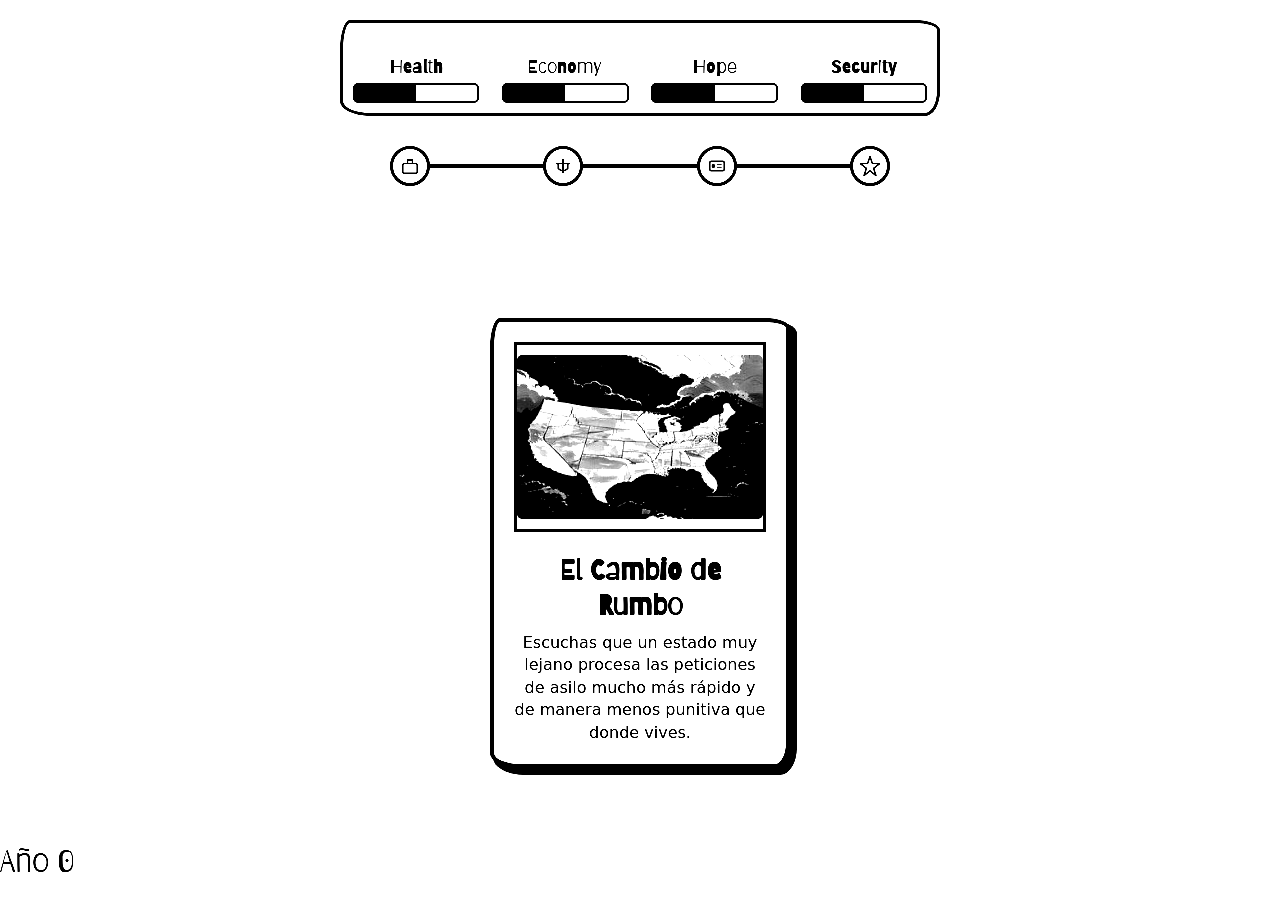
==== game.html @ af94da98 "feat: re-apply survival years counter and full screen game over UI Co-authored-by: Aldoval1 <2008677" ====
<!DOCTYPE html>
<html lang="es">
<head>
    <meta charset="utf-8">
    <meta name="viewport" content="width=device-width, initial-scale=1.0">
    <title>Our Limbo - Juego</title>
    <link rel="preconnect" href="https://fonts.googleapis.com">
    <link rel="preconnect" href="https://fonts.gstatic.com" crossorigin>
    <link href="https://fonts.googleapis.com/css2?family=Barriecito&display=swap" rel="stylesheet">
    <link rel="stylesheet" href="style.css">
    <link rel="stylesheet" href="game.css">
</head>
<body>
    <!-- Background Clouds -->
    <div class="nubes-fondo" id="nubes-container"></div>

    <div class="game-container">
        <!-- Top Status Bars -->
        <div class="status-container">
            <div class="status-col">
                <div class="pred-indicator" id="pred-health">▲</div>
                <span class="status-label">Health</span>
                <div class="status-bar-bg"><div class="status-bar-fill" id="bar-health" style="width: 50%;"></div></div>
            </div>
            <div class="status-col">
                <div class="pred-indicator" id="pred-economy">▲</div>
                <span class="status-label">Economy</span>
                <div class="status-bar-bg"><div class="status-bar-fill" id="bar-economy" style="width: 50%;"></div></div>
            </div>
            <div class="status-col">
                <div class="pred-indicator" id="pred-hope">▲</div>
                <span class="status-label">Hope</span>
                <div class="status-bar-bg"><div class="status-bar-fill" id="bar-hope" style="width: 50%;"></div></div>
            </div>
            <div class="status-col">
                <div class="pred-indicator" id="pred-security">▲</div>
                <span class="status-label">Security</span>
                <div class="status-bar-bg"><div class="status-bar-fill" id="bar-security" style="width: 50%;"></div></div>
            </div>
        </div>

        <!-- Milestones -->
        <div class="milestones-container">
            <div class="milestone-icon" id="ms-work">
                <svg viewBox="0 0 100 100" style="width:24px;height:24px;"><rect x="20" y="40" width="60" height="40" rx="5" fill="none" stroke="currentColor" stroke-width="6"/><path d="M40 40 L40 25 L60 25 L60 40" fill="none" stroke="currentColor" stroke-width="6"/></svg>
            </div>
            <div class="milestone-line"></div>
            <div class="milestone-icon" id="ms-court">
                <svg viewBox="0 0 100 100" style="width:24px;height:24px;"><path d="M50 20 L50 80 M20 40 L80 40 M30 40 L30 60 Q50 80 70 60 L70 40" fill="none" stroke="currentColor" stroke-width="6"/></svg>
            </div>
            <div class="milestone-line"></div>
            <div class="milestone-icon" id="ms-greencard">
                <svg viewBox="0 0 100 100" style="width:24px;height:24px;"><rect x="20" y="30" width="60" height="40" rx="5" fill="none" stroke="currentColor" stroke-width="6"/><circle cx="35" cy="50" r="8" fill="currentColor"/><line x1="50" y1="45" x2="70" y2="45" stroke="currentColor" stroke-width="4"/><line x1="50" y1="55" x2="70" y2="55" stroke="currentColor" stroke-width="4"/></svg>
            </div>
            <div class="milestone-line"></div>
            <div class="milestone-icon" id="ms-citizen">
                <svg viewBox="0 0 100 100" style="width:24px;height:24px;"><path d="M50 10 L60 40 L90 40 L65 60 L75 90 L50 70 L25 90 L35 60 L10 40 L40 40 Z" fill="none" stroke="currentColor" stroke-width="6" stroke-linejoin="round"/></svg>
            </div>
        </div>

        <!-- Main Card Area -->
        <div class="card-area" id="card-area">
            <div class="floating-wrapper" id="card-wrapper">
                <div class="card" id="active-card">
                    <div class="card-image-container" id="card-image">
                        <!-- SVG Image will be injected here -->
                    </div>
                    <div class="card-text-container">
                        <h3 id="card-title">Cargando...</h3>
                        <p id="card-desc">Conectando al sistema...</p>
                    </div>
                </div>
            </div>
            <div class="swipe-indicator left" id="swipe-left">◀ Rechazar</div>
            <div class="swipe-indicator right" id="swipe-right">Aceptar ▶</div>
        </div>
    </div>


    <!-- Years Counter -->
    <div class="years-counter" id="years-counter">Año 0</div>

    <!-- Admin Console Overlay -->
    <div class="admin-overlay" id="admin-overlay" style="display: none;">
        <div class="admin-console">
            <div class="admin-header">Admin Console</div>
            <div class="admin-log" id="admin-log">
                <div>[SYSTEM] Ingrese contraseña:</div>
            </div>
            <input type="text" class="admin-input" id="admin-input" autocomplete="off" autofocus>
        </div>
    </div>


    <!-- Outcome Overlay -->
    <div class="modal-oculto" id="modal-resultado">
        <div class="modal-contenido">
            <h2 class="titulo-settings">Resultado</h2>
            <p id="resultado-texto" style="text-align:center; font-family: system-ui; font-size: 1.2rem; line-height: 1.4;"></p>
            <button class="selector-idioma btn-opcion" id="btn-continuar" style="margin-top: 20px;">Continuar</button>
        </div>
    </div>

    <!-- GameOver Overlay -->
    <div class="modal-oculto fullscreen-white" id="modal-gameover">
        <div class="gameover-content">
            <h2 class="titulo-settings" id="go-years">Sobreviviste 0 Años</h2>
            <p id="go-reason" style="text-align:center; font-family: system-ui; font-size: 1.5rem; margin-top: 10px;">Razón</p>
            <button class="selector-idioma btn-opcion" id="btn-restart" style="margin-top: 40px;">Intentar de Nuevo</button>
        </div>
    </div>

    <!-- Victory Overlay -->
    <div class="modal-oculto" id="modal-victory">
        <div class="modal-contenido">
            <h2 class="titulo-settings">¡Sobreviviste!</h2>
            <p style="text-align:center; font-family: system-ui;">Lograste superar el limbo legal.</p>
            <button class="selector-idioma btn-opcion" id="btn-victory-restart" style="margin-top: 20px;">Jugar de Nuevo</button>
        </div>
    </div>

    <!-- Audio -->
    <audio id="bg-music" src="Liminal Save Screen.mp3" loop autoplay></audio>
    <audio id="click-sound" src="freesound_community-menu-selection-1022.wav"></audio>

    <!-- Scripts -->
    <script src="game.js"></script>
</body>
</html>
---- style.css ----
/* --- Reset y configuraciones generales --- */
* {
    margin: 0;
    padding: 0;
    box-sizing: border-box;
}

body, html {
    width: 100vw;
    height: 100vh;
    background-color: #fff;
    overflow: hidden; /* Elimina las barras de desplazamiento (scroll) */
    position: relative;

    /* Estilo "Persépolis": Blanco y negro con alto contraste */
    filter: grayscale(100%) contrast(150%);
}

/* --- Fondo Animado (Ilusión de Caída) --- */
.nubes-fondo {
    position: absolute;
    top: 0;
    left: 0;
    width: 100%;
    height: 100%;
    overflow: hidden;
    /* Z-index 3 to be IN FRONT of the video which is z-index 2 */
    z-index: 3;
    pointer-events: none; /* Make sure clouds don't block clicks if needed later */
}

.nube {
    position: absolute;
    width: 300px;
    height: 160px; /* Based roughly on the aspect ratio of 677x369 */
    background-image: url('nubes.png');
    background-size: contain;
    background-repeat: no-repeat;
    background-position: center;
    /* Start at the bottom of the nubes-fondo container and animate to the top */
    top: 100%;
    animation: flotarNube linear forwards;
}

@keyframes flotarNube {
    from {
        top: 100%;
    }
    to {
        top: -200px; /* Moves completely out of the container */
    }
}

/* --- Animación y Posicionamiento del Personaje --- */
.personaje-contenedor {
    position: absolute;
    left: 50%; /* Centrado horizontal */
    transform: translateX(-50%);
    z-index: 2;

    /* La animación entra desde arriba hacia el centro */
    animation: entradaCaida 4s cubic-bezier(0.25, 1, 0.5, 1) forwards;
}

.personaje-balanceo {
    /* Balanceo constante */
    animation: balanceoContinuo 2s ease-in-out infinite alternate;
}

@keyframes balanceoContinuo {
    from {
        transform: rotate(-2deg);
    }
    to {
        transform: rotate(2deg);
    }
}

.personaje-video {
    /* Altura responsive para que no se salga de la pantalla en móviles */
    height: 45vh;
    max-height: 500px;
    width: auto;
    object-fit: contain;

    /* Usa el modo adecuado si el video tiene fondo sólido
       mix-blend-mode: screen; para fondo negro
       mix-blend-mode: multiply; para fondo blanco */
    mix-blend-mode: multiply;
}

@keyframes entradaCaida {
    0% {
        top: -50%; /* Comienza fuera de la pantalla, arriba */
    }
    100% {
        top: 50%; /* Se detiene exactamente a la mitad */
        transform: translate(-50%, -50%); /* Ajusta el centro del elemento consigo mismo */
    }
}

/* --- Título del Juego --- */
.titulo-juego {
    position: absolute;
    top: 24%; /* Colocado en la parte superior, arriba del personaje */
    left: 50%;
    transform: translateX(-50%);
    z-index: 4; /* Delante de todo */

    font-family: 'Barriecito', system-ui; /* Fuente de estilo mecanografía/novela gráfica */
    font-size: 5rem;
    font-weight: 900;
    color: #000;
    text-align: center;
    letter-spacing: 5px;

    /* Efecto de aparecer poco a poco (Fade-in) */
    opacity: 0;
    /* La animación dura 3s, pero espera 4s (el tiempo que tarda en caer el personaje) antes de empezar */
    animation: aparecerTitulo 3s ease-in-out 2s forwards;
}

/* Responsivo para el título */
@media (max-width: 768px) {
    .titulo-juego {
        font-size: 3rem;
        top: 18%;
    }
}

@keyframes aparecerTitulo {
    from {
        opacity: 0;
    }
    to {
        opacity: 1;
    }
}

/* --- Botones de la Interfaz --- */
.botones-contenedor {
    position: absolute;
    bottom: 15%; /* Colocado en la parte inferior, debajo del personaje */
    left: 50%;
    transform: translateX(-50%);
    z-index: 4; /* Delante de las nubes y el video */

    display: flex;
    gap: 30px; /* Separación entre botones */
    justify-content: center;
    align-items: center;

    /* Efecto de aparecer poco a poco (Fade-in) igual que el título */
    opacity: 0;
    /* La animación dura 3s, espera 2s (el mismo timing que el título) antes de empezar */
    animation: aparecerTitulo 3s ease-in-out 2s forwards;
}

.boton-juego {
    width: 180px; /* Tamaño base, ajusta según sea necesario */
    height: auto;
    cursor: pointer;
    transition: transform 0.2s ease;
}

/* Efecto hover en los botones */
.boton-juego:hover {
    transform: scale(1.1);
}

/* Responsivo para los botones */
@media (max-width: 768px) {
    .botones-contenedor {
        bottom: 10%;
        gap: 20px;
    }
    .boton-juego {
        width: 130px;
    }
}

/* --- Blur Effect for Background --- */
.blur-background {
    filter: blur(8px);
    transition: filter 0.3s ease;
    pointer-events: none; /* Previene clicks en el fondo cuando hay blur */
}

/* --- Settings Modal --- */
.modal-oculto {
    position: fixed;
    top: 0;
    left: 0;
    width: 100vw;
    height: 100vh;
    z-index: 10; /* Por encima de todo */
    display: flex;
    justify-content: center;
    align-items: center;

    /* Para el efecto fade-in suave */
    opacity: 0;
    visibility: hidden;
    transition: opacity 0.5s ease, visibility 0.5s ease;
}

.modal-oculto.mostrar {
    opacity: 1;
    visibility: visible;
}

.modal-contenido {
    background-color: white;
    width: 400px;
    height: 500px;
    position: relative;
    display: flex;
    flex-direction: column;
    align-items: center;

    /* Hand-drawn stroke effect: usando bordes irregulares o sombra estilo dibujado */
    border: 4px solid black;
    border-radius: 10px 25px 15px 30px / 30px 10px 25px 15px; /* Bordes ligeramente deformes */
    box-shadow: 3px 3px 0px 2px rgba(0,0,0,0.8), -1px -1px 0px 1px rgba(0,0,0,0.6);

    transition: all 1s ease-in-out;
}

.titulo-settings {
    font-family: 'Barriecito', system-ui;
    font-size: 3rem;
    margin-top: 20px;
    letter-spacing: 2px;
}

.btn-cerrar {
    position: absolute;
    top: 15px;
    right: 15px;
    width: 40px;
    height: 40px;
    cursor: pointer;
    transition: transform 0.2s ease;
}

.btn-cerrar:hover {
    transform: scale(1.1);
}

@media (max-width: 768px) {
    .modal-contenido {
        width: 80%;
        height: 60%;
    }
}

/* Update the cancel button to look good if it's text, while still supporting the image if the user uploads it */
div#btn-cerrar-settings, div#btn-cerrar-tutorial {
    display: flex;
    justify-content: center;
    align-items: center;
    font-family: 'Barriecito', system-ui;
    font-size: 2rem;
    font-weight: bold;
    color: black;
    border: 3px solid black;
    border-radius: 50%;
    /* Hand drawn style */
    border-radius: 50% 40% 60% 45% / 45% 60% 40% 50%;
    background-color: white;
}

/* --- Controles de Settings --- */
.opciones-settings {
    display: flex;
    flex-direction: column;
    gap: 30px;
    width: 80%;
    margin-top: 40px;
}

.opcion-grupo {
    display: flex;
    flex-direction: column;
    gap: 10px;
}

.opcion-grupo label {
    font-family: 'Barriecito', system-ui;
    font-size: 1.5rem;
    font-weight: bold;
}

/* Selector dibujado a mano */
.selector-idioma {
    font-family: 'Barriecito', system-ui;
    font-size: 1.2rem;
    padding: 10px;
    border: 3px solid black;
    border-radius: 255px 15px 225px 15px/15px 225px 15px 255px; /* Hand-drawn look */
    background: transparent;
    cursor: pointer;
    outline: none;
    appearance: none; /* remove default arrow */
    text-align: center;
}

/* Slider (range) dibujado a mano */
input[type=range] {
    -webkit-appearance: none;
    width: 100%;
    background: transparent;
}

input[type=range]:focus {
    outline: none;
}

/* Track del slider */
input[type=range]::-webkit-slider-runnable-track {
    width: 100%;
    height: 8px;
    cursor: pointer;
    background: black;
    border-radius: 10px 25px 15px 30px / 30px 10px 25px 15px; /* Hand-drawn */
}

/* Thumb del slider (la bolita) */
input[type=range]::-webkit-slider-thumb {
    height: 24px;
    width: 24px;
    border-radius: 50% 40% 60% 45% / 45% 60% 40% 50%; /* Hand-drawn */
    background: white;
    border: 3px solid black;
    cursor: pointer;
    -webkit-appearance: none;
    margin-top: -8px; /* Centrar respecto al track */
}

/* --- Animaciones y clases para Play / Tutorial --- */
.fade-out {
    animation: none !important;
    opacity: 0 !important;
    transition: opacity 1s ease;
    pointer-events: none;
}


.zoom-camara {
    /* Mantiene el personaje centrado mientras hace zoom (scale) y se mueve a la derecha (translate X positivo),
       lo que da la ilusión de que la cámara se mueve a la izquierda. */
    animation: zoomYDesplazamiento 2s forwards ease-in-out;
}

.zoom-camara-reversa {
    animation: zoomYDesplazamientoReversa 2s forwards ease-in-out;
}

@keyframes zoomYDesplazamiento {
    0% {
        transform: translate(0, 0) scale(1);
        transform-origin: center center;
    }
    100% {
        transform: translate(15%, 15%) scale(3);
        transform-origin: center center;
    }
}

@keyframes zoomYDesplazamientoReversa {
    0% {
        transform: translate(15%, 15%) scale(3);
        transform-origin: center center;
    }
    100% {
        transform: translate(0, 0) scale(1);
        transform-origin: center center;
    }
}

.fade-in-ui {
    animation: fadeInAnim 1s ease forwards !important;
    pointer-events: auto !important;
}

@keyframes fadeInAnim {
    from { opacity: 0; }
    to { opacity: 1; }
}

.modal-izquierda .modal-contenido {
    transform: translateX(-25vw);
}

.modal-oculto.modal-expandido .modal-contenido {
    width: 70vw;
    height: 80vh;
    transform: translateX(0);
}

.empujado-izquierda {
    animation: videoEmpujado 1s ease-in-out forwards;
}

@keyframes videoEmpujado {
    0% {
        transform: translate(15%, 15%) scale(3);
        opacity: 1;
        transform-origin: center center;
    }
    100% {
        transform: translate(-50%, 15%) scale(3);
        opacity: 0;
        transform-origin: center center;
    }
}

.tutorial-navegacion {
    position: absolute;
    bottom: 20px;
    left: 50%;
    transform: translateX(-50%);
    display: flex;
    gap: 40px;
    opacity: 0;
    pointer-events: none;
    transition: opacity 0.5s ease 0.5s; /* Delay to let modal expand first */
}

.tutorial-navegacion.mostrar {
    opacity: 1;
    pointer-events: auto;
}

.boton-nav {
    width: 60px;
    height: 60px;
    cursor: pointer;
    transition: transform 0.2s ease;
    /* Hand drawn style text buttons instead of images since we don't have left/right.png */
    display: flex;
    justify-content: center;
    align-items: center;
    font-family: 'Barriecito', system-ui;
    font-size: 2rem;
    font-weight: bold;
    color: black;
    border: 3px solid black;
    border-radius: 50% 40% 60% 45% / 45% 60% 40% 50%;
    background-color: white;
}

.boton-nav:hover {
    transform: scale(1.1);
}

.ocultar-suave {
    opacity: 0;
    pointer-events: none;
    transition: opacity 0.3s ease;
}

.tutorial-paginas-contenedor {
    position: absolute;
    top: 50px; /* Debajo del boton cerrar */
    bottom: 100px; /* Encima de los botones de nav */
    left: 0;
    width: 100%;
    opacity: 0;
    pointer-events: none;
    transition: opacity 0.5s ease 0.5s; /* Mismo delay que los botones */
}

.tutorial-paginas-contenedor.mostrar {
    opacity: 1;
    pointer-events: auto;
}

.pagina-tutorial {
    position: absolute;
    top: 0;
    left: 0;
    width: 100%;
    height: 100%;
    display: flex;
    flex-direction: column;
    justify-content: flex-start;
    align-items: center;
    padding: 20px 40px;
    box-sizing: border-box;
    overflow-y: auto;
    opacity: 0;
    pointer-events: none;
    transition: opacity 0.5s ease-in-out;
}

.pagina-tutorial.activa {
    opacity: 1;
}

.tutorial-paginas-contenedor.mostrar .pagina-tutorial.activa {
    pointer-events: auto;
}

.tutorial-paginas-contenedor {
    z-index: 10;
}


.tutorial-titulo {
    font-family: 'Barriecito', system-ui;
    font-size: 2.5rem;
    text-align: center;
    margin-bottom: 20px;
    margin-top: 10px;
}

.tutorial-texto {
    font-family: system-ui, sans-serif;
    font-size: 1.2rem;
    text-align: left;
    margin-bottom: 15px;
    line-height: 1.5;
    width: 100%;
    max-width: 800px;
}



.btn-opcion {
    width: 100%;
    margin-bottom: 10px;
}

#titulo-tutorial {
    text-align: center;
}


/* --- Tutorial Animations --- */
.tutorial-visual {
    width: 100%;
    height: 120px;
    display: flex;
    justify-content: center;
    align-items: center;
    margin-bottom: 20px;
    position: relative;
    overflow: hidden;
}

/* Slide 1: Swiping Deck */
.visual-deck {
    position: relative;
    width: 80px;
    height: 110px;
}
.visual-card-back {
    position: absolute;
    width: 70px;
    height: 100px;
    border: 3px solid black;
    border-radius: 10px;
    background: white;
    z-index: 1;
}
/* Reusing swipe animations from Slide 2 for the top deck card */
.deck-top {
    position: absolute;
    bottom: 12px;
    left: 12px;
    z-index: 2;
}

/* Slide 2: Swiping Card */
.visual-swipe-card {
    width: 70px;
    height: 100px;
    border: 3px solid black;
    border-radius: 10px;
    background: white;
    display: flex;
    justify-content: center;
    align-items: center;
    font-family: 'Barriecito', system-ui;
    font-size: 2rem;
    box-shadow: 2px 2px 0 black;
    z-index: 2;
}
.pagina-tutorial.activa .visual-swipe-card {
    animation: swipeAnim 3s infinite ease-in-out;
}
.visual-swipe-arrow {
    position: absolute;
    font-size: 1.5rem;
    color: black;
    opacity: 0;
}
.visual-swipe-arrow.left { left: 30%; }
.visual-swipe-arrow.right { right: 30%; }
.pagina-tutorial.activa .visual-swipe-arrow.left { animation: arrowLeftAnim 3s infinite ease-in-out; }
.pagina-tutorial.activa .visual-swipe-arrow.right { animation: arrowRightAnim 3s infinite ease-in-out; }

@keyframes swipeAnim {
    0%, 100% { transform: translateX(0) rotate(0); }
    25% { transform: translateX(-40px) rotate(-10deg); }
    50% { transform: translateX(0) rotate(0); }
    75% { transform: translateX(40px) rotate(10deg); }
}
@keyframes arrowLeftAnim {
    0%, 15%, 35%, 100% { opacity: 0; transform: scale(0.5); }
    25% { opacity: 1; transform: scale(1.5); color: green; }
}
@keyframes arrowRightAnim {
    0%, 65%, 85%, 100% { opacity: 0; transform: scale(0.5); }
    75% { opacity: 1; transform: scale(1.5); color: red; }
}

/* Slide 2: Timeline */
.visual-timeline {
    position: relative;
    width: 250px;
    height: 40px;
    display: flex;
    align-items: center;
    transform: scale(1.5);
    margin-top: 20px;
    margin-bottom: 20px;
}
.visual-timeline-line {
    position: absolute;
    width: 0%;
    height: 8px; /* Thicker */
    background: black;
    border-radius: 4px;
    top: 50%;
    transform: translateY(-50%);
    z-index: 1;
}
.pagina-tutorial.activa .visual-timeline-line {
    animation: drawLineAnim 6s infinite linear;
}

@keyframes drawLineAnim {
    0%, 5% { width: 0%; }
    20%, 30% { width: 33%; }
    45%, 55% { width: 66%; }
    70%, 95% { width: 100%; }
    100% { width: 0%; }
}

.visual-timeline-point {
    position: absolute;
    width: 16px;
    height: 16px;
    border-radius: 50%;
    background: white;
    border: 3px solid black;
    top: 50%;
    transform: translateY(-50%) translateX(-50%);
    z-index: 2;
}
.visual-timeline-point.p1 { left: 0%; transform: translateY(-50%); } /* First point doesn't need translateX(-50%) to stay within bounds, but let's keep it uniform or adjust left/right */
.visual-timeline-point.p1 { left: 5px; }
.visual-timeline-point.p2 { left: 33%; }
.visual-timeline-point.p3 { left: 66%; }
.visual-timeline-point.p4 { left: calc(100% - 5px); }

/* Animate the points turning black */
.pagina-tutorial.activa .visual-timeline-point.p1 { animation: pointColorAnim1 6s infinite linear; }
.pagina-tutorial.activa .visual-timeline-point.p2 { animation: pointColorAnim2 6s infinite linear; }
.pagina-tutorial.activa .visual-timeline-point.p3 { animation: pointColorAnim3 6s infinite linear; }
.pagina-tutorial.activa .visual-timeline-point.p4 { animation: pointColorAnim4 6s infinite linear; }

@keyframes pointColorAnim1 {
    0%, 4% { background: white; }
    5%, 95% { background: black; }
    100% { background: white; }
}
@keyframes pointColorAnim2 {
    0%, 19% { background: white; }
    20%, 95% { background: black; }
    100% { background: white; }
}
@keyframes pointColorAnim3 {
    0%, 44% { background: white; }
    45%, 95% { background: black; }
    100% { background: white; }
}
@keyframes pointColorAnim4 {
    0%, 69% { background: white; }
    70%, 95% { background: black; }
    100% { background: white; }
}

.visual-timeline-check {
    position: absolute;
    top: 25px; /* Below the point */
    left: 50%;
    transform: translateX(-50%);
    width: 24px;
    height: 24px;
    border: 2px solid black;
    border-radius: 50%;
    display: flex;
    justify-content: center;
    align-items: center;
    background: white;
    font-family: 'Barriecito', system-ui;
    font-size: 1.2rem;
    color: black;
    opacity: 0;
}

.pagina-tutorial.activa .visual-timeline-point.p1 .visual-timeline-check { animation: checkPopAnim1 6s infinite linear; }
.pagina-tutorial.activa .visual-timeline-point.p2 .visual-timeline-check { animation: checkPopAnim2 6s infinite linear; }
.pagina-tutorial.activa .visual-timeline-point.p3 .visual-timeline-check { animation: checkPopAnim3 6s infinite linear; }
.pagina-tutorial.activa .visual-timeline-point.p4 .visual-timeline-check { animation: checkPopAnim4 6s infinite linear; }

@keyframes checkPopAnim1 {
    0%, 4% { opacity: 0; transform: translateX(-50%) scale(0.5); }
    10%, 95% { opacity: 1; transform: translateX(-50%) scale(1); }
    100% { opacity: 0; transform: translateX(-50%) scale(1); }
}

@keyframes checkPopAnim2 {
    0%, 19% { opacity: 0; transform: translateX(-50%) scale(0.5); }
    25%, 95% { opacity: 1; transform: translateX(-50%) scale(1); }
    100% { opacity: 0; transform: translateX(-50%) scale(1); }
}

@keyframes checkPopAnim3 {
    0%, 44% { opacity: 0; transform: translateX(-50%) scale(0.5); }
    50%, 95% { opacity: 1; transform: translateX(-50%) scale(1); }
    100% { opacity: 0; transform: translateX(-50%) scale(1); }
}

@keyframes checkPopAnim4 {
    0%, 69% { opacity: 0; transform: translateX(-50%) scale(0.5); }
    75%, 95% { opacity: 1; transform: translateX(-50%) scale(1); }
    100% { opacity: 0; transform: translateX(-50%) scale(1); }
}
/* Slide 3: Pillars */
.visual-pillars {
    gap: 15px;
    align-items: flex-end;
}
.visual-bar-container {
    width: 20px;
    height: 80px;
    border: 2px solid black;
    border-radius: 5px;
    position: relative;
    overflow: hidden;
}
.visual-bar {
    width: 100%;
    position: absolute;
    bottom: 0;
    background: black;
    border-radius: 0;
}
.pagina-tutorial.activa .visual-bar.bar1 { animation: barAnim1 2s infinite alternate ease-in-out; }
.pagina-tutorial.activa .visual-bar.bar2 { animation: barAnim2 2.5s infinite alternate ease-in-out; }
.pagina-tutorial.activa .visual-bar.bar3 { animation: barAnim3 1.8s infinite alternate ease-in-out; }
.pagina-tutorial.activa .visual-bar.bar4 { animation: barAnim4 2.2s infinite alternate ease-in-out; }

@keyframes barAnim1 { 0% { height: 20%; } 100% { height: 80%; background: green;} }
@keyframes barAnim2 { 0% { height: 90%; } 100% { height: 30%; background: red;} }
@keyframes barAnim3 { 0% { height: 40%; } 100% { height: 70%; background: black;} }
@keyframes barAnim4 { 0% { height: 60%; } 100% { height: 10%; background: red;} }

/* Slide 4: Clock */
.visual-clock {
    width: 60px;
    height: 60px;
    border: 4px solid black;
    border-radius: 50%;
    position: relative;
}
.visual-hand-min, .visual-hand-hour {
    position: absolute;
    bottom: 50%;
    left: 50%;
    background: black;
    transform-origin: bottom center;
    border-radius: 2px;
}
.visual-hand-min {
    width: 2px;
    height: 25px;
    margin-left: -1px;
}
.pagina-tutorial.activa .visual-hand-min {
    animation: clockMinAnim 2s infinite linear;
}
.visual-hand-hour {
    width: 4px;
    height: 15px;
    margin-left: -2px;
}
.pagina-tutorial.activa .visual-hand-hour {
    animation: clockHourAnim 24s infinite linear;
}

@keyframes clockMinAnim { 0% { transform: rotate(0deg); } 100% { transform: rotate(360deg); } }
@keyframes clockHourAnim { 0% { transform: rotate(0deg); } 100% { transform: rotate(360deg); } }
---- game.css ----
body {
    margin: 0;
    overflow: hidden;
    background-color: #fff;
    font-family: system-ui, sans-serif;
}

.game-container {
    position: relative;
    width: 100vw;
    height: 100vh;
    z-index: 5;
    display: flex;
    flex-direction: column;
    align-items: center;
}

/* Status Bars */
.status-container {
    width: 90%;
    max-width: 600px;
    display: flex;
    justify-content: space-between;
    margin-top: 20px;
    padding: 10px;
    background: white;
    border: 3px solid black;
    border-radius: 10px 25px 15px 30px / 30px 10px 25px 15px; /* Hand-drawn */
}

.status-col {
    display: flex;
    flex-direction: column;
    align-items: center;
    width: 22%;
}

.status-label {
    font-family: 'Barriecito', system-ui;
    font-size: 1.2rem;
    color: black;
}

.status-bar-bg {
    width: 100%;
    height: 20px;
    border: 2px solid black;
    background: white;
    margin-top: 5px;
    border-radius: 5px;
    overflow: hidden;
}

.status-bar-fill {
    height: 100%;
    background: black;
    transition: width 0.3s ease;
}

/* Milestones */
.milestones-container {
    width: 80%;
    max-width: 500px;
    display: flex;
    align-items: center;
    justify-content: space-between;
    margin-top: 30px;
}

.milestone-icon {
    width: 40px;
    height: 40px;
    border: 3px solid black;
    border-radius: 50%;
    background: white;
    display: flex;
    justify-content: center;
    align-items: center;
    font-size: 1.5rem;
    z-index: 2;
    transition: background-color 0.3s ease, color 0.3s ease;
}

.milestone-icon.achieved {
    background: black;
    color: white; /* Invert colors if text/emoji */
}

.milestone-line {
    flex-grow: 1;
    height: 4px;
    background: black;
    margin: 0 -5px;
    z-index: 1;
}

/* Card Area */
.card-area {
    position: relative;
    flex-grow: 1;
    width: 100%;
    display: flex;
    justify-content: center;
    align-items: center;
    overflow: hidden;
}

.card {
    width: 300px;
    height: 450px;
    background: white;
    border: 4px solid black;
    border-radius: 10px 25px 15px 30px / 30px 10px 25px 15px; /* Hand-drawn */
    box-shadow: 5px 5px 0px 2px rgba(0,0,0,0.8);
    display: flex;
    flex-direction: column;
    padding: 20px;
    box-sizing: border-box;
    cursor: grab;
    z-index: 10;
    transition: transform 0.1s, box-shadow 0.1s;
    user-select: none;
    touch-action: none;
}

.card:active {
    cursor: grabbing;
}

.card-image-container {
    width: 100%;
    height: 200px;
    border: 3px solid black;
    display: flex;
    justify-content: center;
    align-items: center;
    margin-bottom: 20px;
}

.card-image-container svg {
    max-width: 100%;
    max-height: 100%;
}

.card-text-container {
    text-align: center;
}

#card-title {
    font-family: 'Barriecito', system-ui;
    font-size: 1.8rem;
    margin: 0 0 10px 0;
}

#card-desc {
    font-size: 1rem;
    line-height: 1.4;
    margin: 0;
}

.swipe-indicator {
    position: absolute;
    top: 50%;
    transform: translateY(-50%);
    font-family: 'Barriecito', system-ui;
    font-size: 2rem;
    color: black;
    opacity: 0;
    pointer-events: none;
    transition: opacity 0.2s;
}

.swipe-indicator.left { left: 10%; }
.swipe-indicator.right { right: 10%; }

/* Admin Overlay */
.admin-overlay {
    position: fixed;
    top: 0;
    left: 0;
    width: 100vw;
    height: 200px;
    background: rgba(0,0,0,0.9);
    z-index: 100;
    color: #0f0;
    font-family: monospace;
    display: flex;
    flex-direction: column;
    padding: 10px;
    box-sizing: border-box;
}

.admin-header {
    border-bottom: 1px solid #0f0;
    padding-bottom: 5px;
    margin-bottom: 5px;
    font-weight: bold;
}

.admin-log {
    flex-grow: 1;
    overflow-y: auto;
    margin-bottom: 5px;
    display: flex;
    flex-direction: column;
    gap: 4px;
}

.admin-input {
    background: transparent;
    border: none;
    color: #0f0;
    font-family: monospace;
    font-size: 1rem;
    outline: none;
    width: 100%;
}


.pred-indicator {
    font-size: 1.5rem;
    font-weight: bold;
    height: 20px;
    opacity: 0;
    transition: opacity 0.2s;
    margin-bottom: 2px;
}

.card-image-container img {
    max-width: 100%;
    max-height: 100%;
    object-fit: cover;
    border-radius: 5px;
}

.floating-wrapper {
    animation: floatAnim 4s infinite ease-in-out;
}


@keyframes floatAnim {
    0%, 100% { transform: translateY(0); }
    50% { transform: translateY(-10px); }
}

/* Years Counter */
.years-counter {
    position: absolute;
    bottom: 20px;
    font-family: 'Barriecito', system-ui;
    font-size: 2rem;
    color: black;
    z-index: 10;
}

/* Fullscreen White Modal for Game Over */
.fullscreen-white {
    background-color: white !important;
}

.fullscreen-white .gameover-content {
    display: flex;
    flex-direction: column;
    align-items: center;
    justify-content: center;
    width: 100%;
    height: 100%;
    padding: 20px;
    box-sizing: border-box;
    /* Hand drawn borders removed, just clean white filling the screen */
}

.fullscreen-white h2 {
    font-size: 4rem;
    margin-bottom: 10px;
    text-align: center;
}
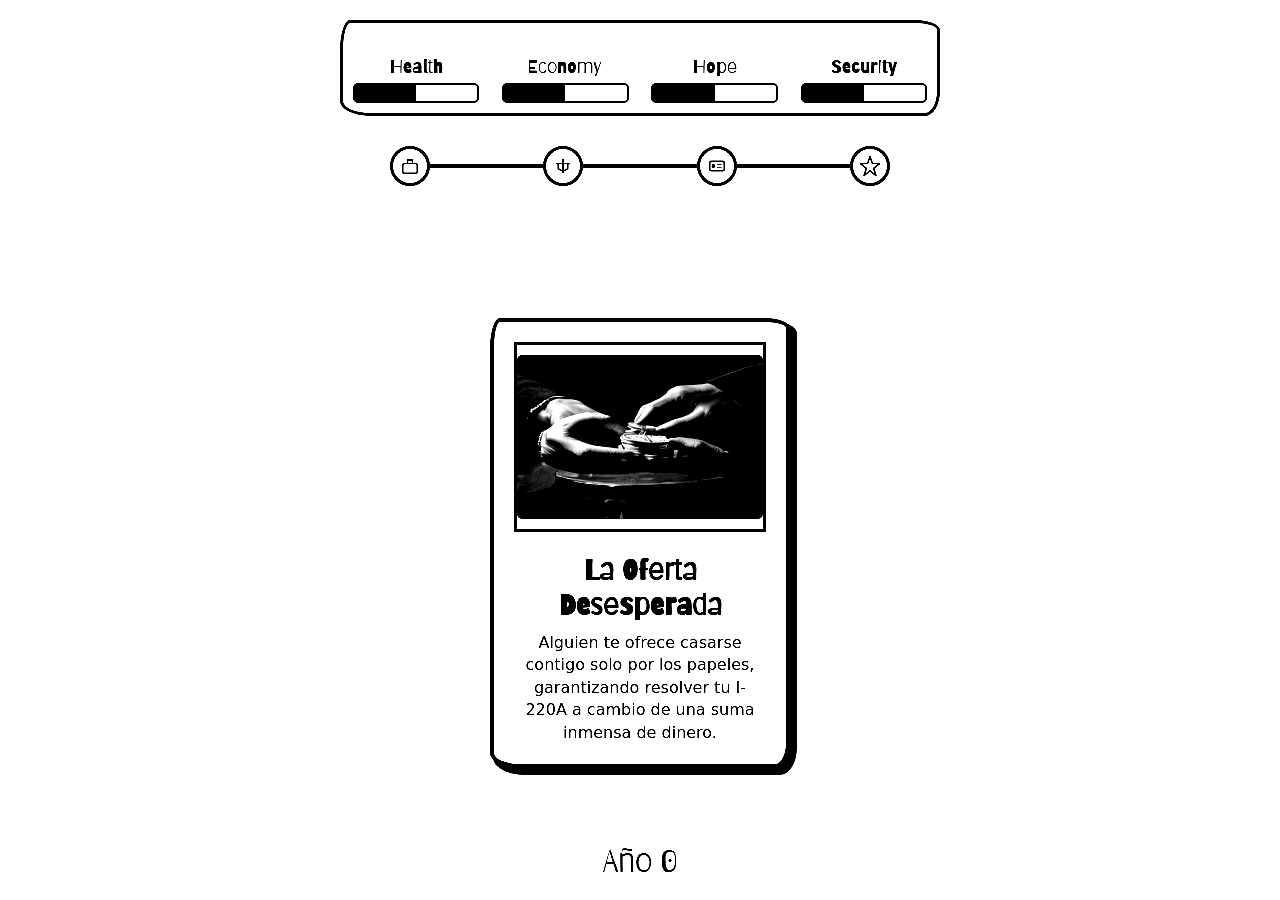
==== commit bcd129d2: "feat: translate outcome modal and refine game over ui animations Co-authored-by: Aldoval1 <200867709" ====
--- a/game.html
+++ b/game.html
@@ -95,7 +95,7 @@
     <!-- Outcome Overlay -->
     <div class="modal-oculto" id="modal-resultado">
         <div class="modal-contenido">
-            <h2 class="titulo-settings">Resultado</h2>
+            <h2 class="titulo-settings" id="resultado-titulo">Resultado</h2>
             <p id="resultado-texto" style="text-align:center; font-family: system-ui; font-size: 1.2rem; line-height: 1.4;"></p>
             <button class="selector-idioma btn-opcion" id="btn-continuar" style="margin-top: 20px;">Continuar</button>
         </div>
@@ -103,10 +103,11 @@
 
     <!-- GameOver Overlay -->
     <div class="modal-oculto fullscreen-white" id="modal-gameover">
-        <div class="gameover-content">
-            <h2 class="titulo-settings" id="go-years">Sobreviviste 0 Años</h2>
-            <p id="go-reason" style="text-align:center; font-family: system-ui; font-size: 1.5rem; margin-top: 10px;">Razón</p>
-            <button class="selector-idioma btn-opcion" id="btn-restart" style="margin-top: 40px;">Intentar de Nuevo</button>
+        <div class="gameover-content" style="justify-content: flex-end; padding-bottom: 20%;">
+            <div style="display: flex; gap: 40px; margin-top: 60px;">
+                <div class="btn-circular" id="btn-restart">↻</div>
+                <div class="btn-circular" id="btn-exit">X</div>
+            </div>
         </div>
     </div>
 
--- a/game.css
+++ b/game.css
@@ -247,10 +247,21 @@
 .years-counter {
     position: absolute;
     bottom: 20px;
+    left: 50%;
+    transform: translateX(-50%);
     font-family: 'Barriecito', system-ui;
     font-size: 2rem;
     color: black;
-    z-index: 10;
+    z-index: 20;
+    transition: all 1s ease-in-out;
+    text-align: center;
+    white-space: nowrap;
+}
+
+.years-counter.center-screen {
+    bottom: 50%;
+    transform: translate(-50%, 50%);
+    font-size: 3rem;
 }
 
 /* Fullscreen White Modal for Game Over */
@@ -275,3 +286,24 @@
     margin-bottom: 10px;
     text-align: center;
 }
+
+.btn-circular {
+    display: flex;
+    justify-content: center;
+    align-items: center;
+    width: 60px;
+    height: 60px;
+    font-family: 'Barriecito', system-ui;
+    font-size: 2.5rem;
+    font-weight: bold;
+    color: black;
+    border: 3px solid black;
+    border-radius: 50% 40% 60% 45% / 45% 60% 40% 50%; /* Hand drawn style */
+    background-color: white;
+    cursor: pointer;
+    transition: transform 0.2s ease;
+}
+
+.btn-circular:hover {
+    transform: scale(1.1);
+}
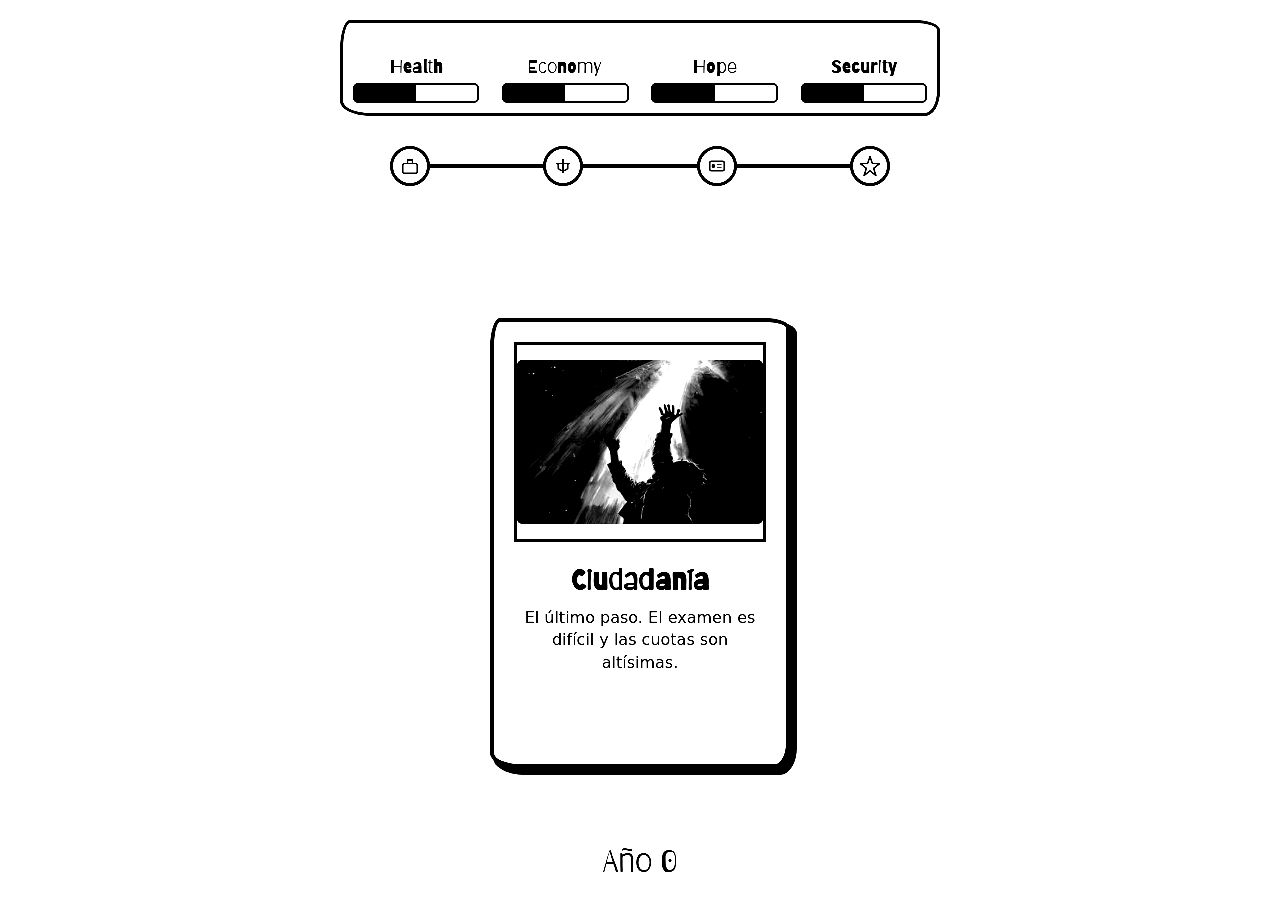
==== commit 56af0dbd: "feat: make game over screen buttons responsive for mobile devices Co-authored-by: Aldoval1 <20086770" ====
--- a/game.html
+++ b/game.html
@@ -103,8 +103,8 @@
 
     <!-- GameOver Overlay -->
     <div class="modal-oculto fullscreen-white" id="modal-gameover">
-        <div class="gameover-content" style="justify-content: flex-end; padding-bottom: 20%;">
-            <div style="display: flex; gap: 40px; margin-top: 60px;">
+        <div class="gameover-content gameover-layout">
+            <div class="gameover-buttons">
                 <div class="btn-circular" id="btn-restart">↻</div>
                 <div class="btn-circular" id="btn-exit">X</div>
             </div>
--- a/game.css
+++ b/game.css
@@ -307,3 +307,23 @@
 .btn-circular:hover {
     transform: scale(1.1);
 }
+
+.gameover-layout {
+    justify-content: flex-end;
+    padding-bottom: 20%;
+}
+
+.gameover-buttons {
+    display: flex;
+    gap: 40px;
+    margin-top: 60px;
+}
+
+@media (max-width: 768px) {
+    .gameover-layout {
+        padding-bottom: 5%;
+    }
+    .gameover-buttons {
+        margin-top: 80px;
+    }
+}
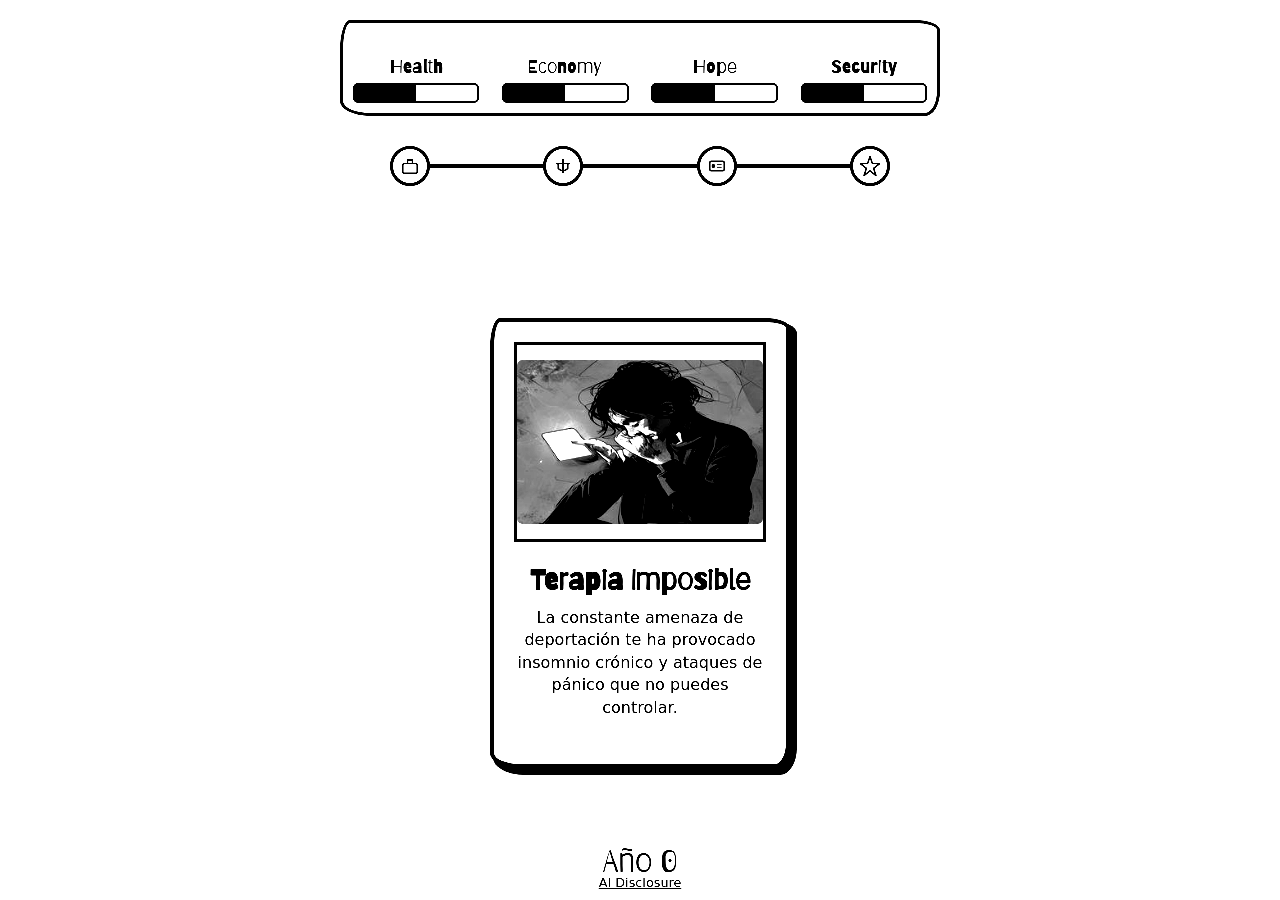
==== commit a4d9787c: "Reduce game difficulty and add AI Disclosure link Co-authored-by: Aldoval1 <200867709+Aldoval1@users" ====
--- a/game.html
+++ b/game.html
@@ -103,8 +103,8 @@
 
     <!-- GameOver Overlay -->
     <div class="modal-oculto fullscreen-white" id="modal-gameover">
-        <div class="gameover-content gameover-layout">
-            <div class="gameover-buttons">
+        <div class="gameover-content" style="justify-content: flex-end; padding-bottom: 20%;">
+            <div style="display: flex; gap: 40px; margin-top: 60px;">
                 <div class="btn-circular" id="btn-restart">↻</div>
                 <div class="btn-circular" id="btn-exit">X</div>
             </div>
@@ -126,5 +126,10 @@
 
     <!-- Scripts -->
     <script src="game.js"></script>
+
+<div style="position: absolute; bottom: 10px; width: 100%; text-align: center; font-family: system-ui; font-size: 0.8rem; z-index: 100;">
+    <a href="https://docs.google.com/document/d/1dg4HtPyEC_0yAq4SSrJXJCqM3YiqBHovSBuBVrouo4c/edit?usp=sharing" target="_blank" style="color: black; text-decoration: underline;">AI Disclosure</a>
+</div>
+
 </body>
 </html>
--- a/style.css
+++ b/style.css
@@ -805,3 +805,114 @@
 
 @keyframes clockMinAnim { 0% { transform: rotate(0deg); } 100% { transform: rotate(360deg); } }
 @keyframes clockHourAnim { 0% { transform: rotate(0deg); } 100% { transform: rotate(360deg); } }
+
+/* --- Footer Links --- */
+.footer-links {
+    position: absolute;
+    bottom: 20px;
+    left: 0;
+    width: 100%;
+    z-index: 10;
+    display: flex;
+    gap: 20px;
+    justify-content: center;
+    align-items: center;
+
+    opacity: 0;
+    animation: aparecerTitulo 3s ease-in-out 2s forwards;
+}
+
+.footer-links a {
+    font-family: system-ui, sans-serif;
+    color: #000;
+    text-decoration: underline;
+    font-size: 1rem;
+    font-weight: bold;
+    transition: transform 0.2s ease, opacity 0.2s ease;
+}
+
+.footer-links a:hover {
+    transform: scale(1.05);
+    opacity: 0.8;
+}
+
+@media (max-width: 768px) {
+    .footer-links {
+        bottom: 10px;
+        gap: 15px;
+        flex-wrap: wrap;
+    }
+    .footer-links a {
+        font-size: 0.85rem;
+    }
+}
+
+/* --- Bibliography Overlay --- */
+#contenedor-bibliography {
+    background: white;
+    z-index: 30; /* Above tutorial, below console */
+}
+
+#contenedor-bibliography a {
+    color: #000;
+    text-decoration: underline;
+    transition: opacity 0.2s ease;
+}
+
+#contenedor-bibliography a:hover {
+    opacity: 0.7;
+}
+
+#contenedor-bibliography .tutorial-texto li {
+    line-height: 1.6;
+}
+
+#contenedor-bibliography.mostrar {
+    display: flex !important;
+    opacity: 1;
+    pointer-events: auto;
+}
+#contenedor-bibliography {
+    display: none;
+    position: absolute;
+    top: 0; left: 0; width: 100%; height: 100%;
+    flex-direction: column;
+    align-items: center;
+    justify-content: center;
+}
+
+#contenedor-bibliography .tutorial-titulo {
+    position: absolute;
+    top: 20px;
+    left: 50%;
+    transform: translateX(-50%);
+    z-index: 10;
+}
+
+#contenedor-bibliography .boton-cerrar {
+    position: absolute;
+    top: 20px;
+    right: 20px;
+    width: 40px;
+    height: 40px;
+    cursor: pointer;
+    z-index: 10;
+}
+
+#contenedor-bibliography .tutorial-paginas-contenedor {
+    position: absolute;
+    top: 100px;
+    bottom: 20px;
+    left: 0;
+    width: 100%;
+    overflow-y: auto;
+    display: flex;
+    justify-content: center;
+}
+
+#contenedor-bibliography .pagina-tutorial {
+    position: relative;
+    width: 80%;
+    max-width: 800px;
+    height: auto;
+}
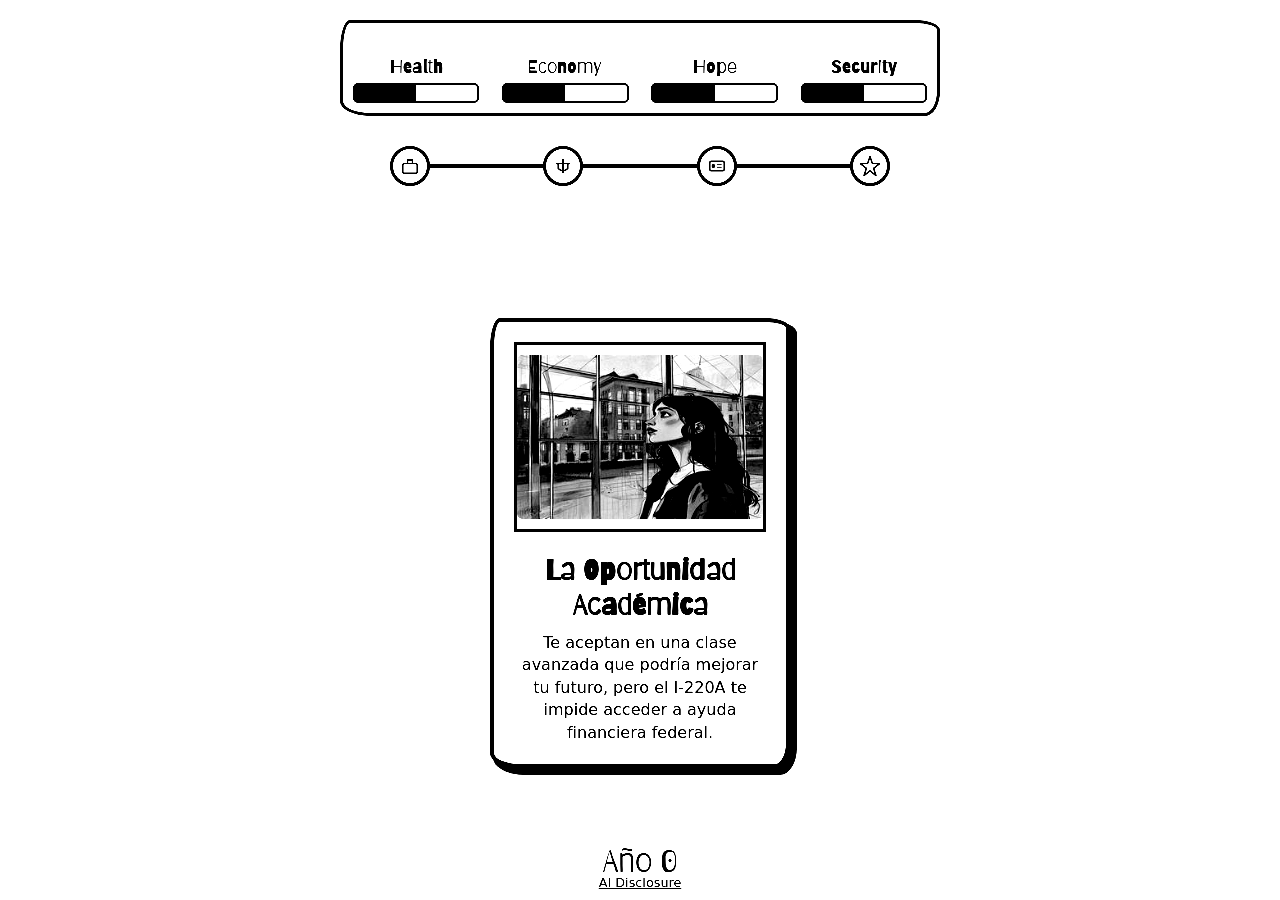
==== commit 2ded5f14: "Merge branch 'main' into reduce-card-penalties-841702137456369418" ====
--- a/game.html
+++ b/game.html
@@ -103,8 +103,8 @@
 
     <!-- GameOver Overlay -->
     <div class="modal-oculto fullscreen-white" id="modal-gameover">
-        <div class="gameover-content" style="justify-content: flex-end; padding-bottom: 20%;">
-            <div style="display: flex; gap: 40px; margin-top: 60px;">
+        <div class="gameover-content gameover-layout">
+            <div class="gameover-buttons">
                 <div class="btn-circular" id="btn-restart">↻</div>
                 <div class="btn-circular" id="btn-exit">X</div>
             </div>
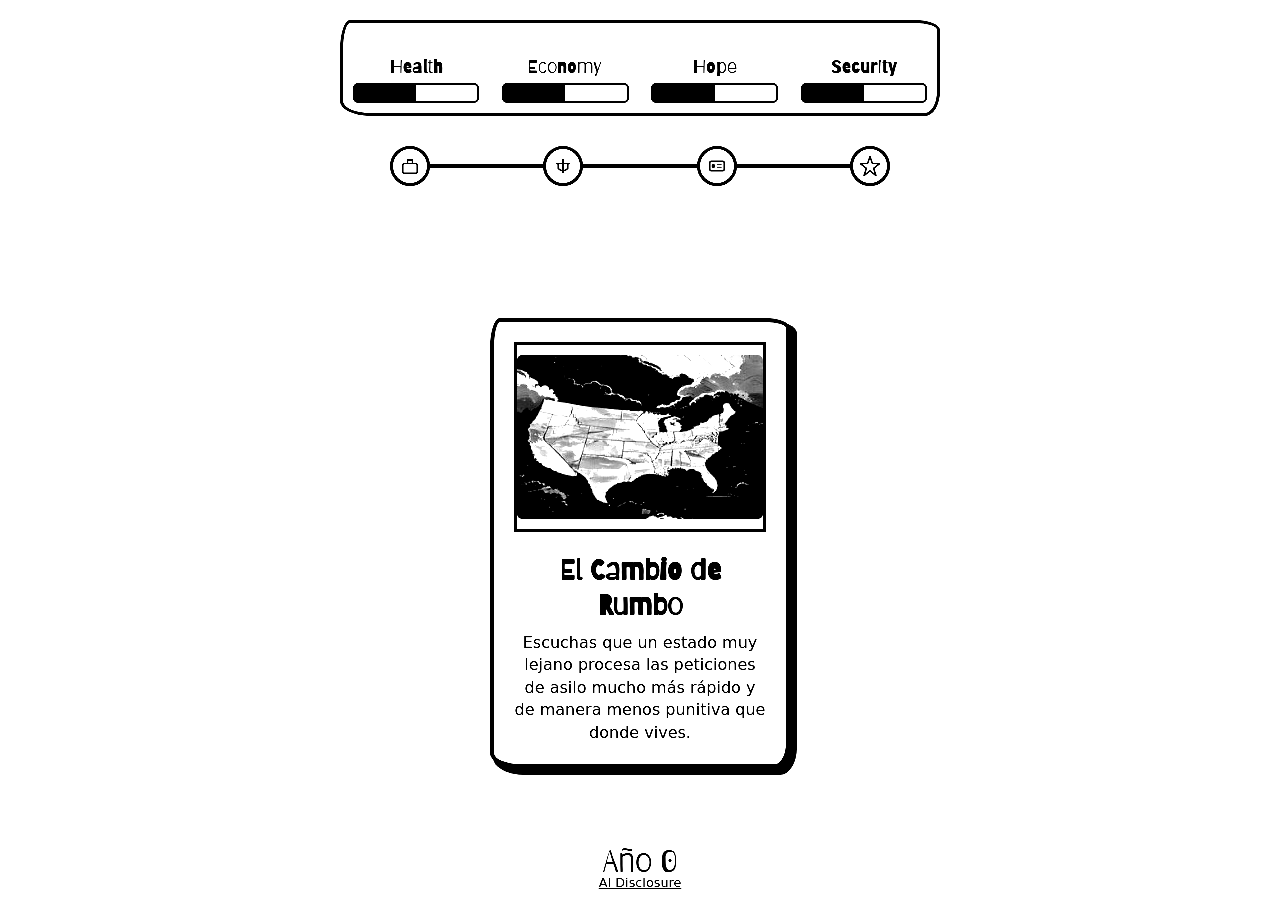
==== commit 1aa9ab2b: "Reduce game difficulty and correct settings menu links Co-authored-by: Aldoval1 <200867709+Aldoval1@" ====
--- a/game.html
+++ b/game.html
@@ -103,8 +103,8 @@
 
     <!-- GameOver Overlay -->
     <div class="modal-oculto fullscreen-white" id="modal-gameover">
-        <div class="gameover-content gameover-layout">
-            <div class="gameover-buttons">
+        <div class="gameover-content" style="justify-content: flex-end; padding-bottom: 20%;">
+            <div style="display: flex; gap: 40px; margin-top: 60px;">
                 <div class="btn-circular" id="btn-restart">↻</div>
                 <div class="btn-circular" id="btn-exit">X</div>
             </div>
--- a/style.css
+++ b/style.css
@@ -805,114 +805,3 @@
 
 @keyframes clockMinAnim { 0% { transform: rotate(0deg); } 100% { transform: rotate(360deg); } }
 @keyframes clockHourAnim { 0% { transform: rotate(0deg); } 100% { transform: rotate(360deg); } }
-
-/* --- Footer Links --- */
-.footer-links {
-    position: absolute;
-    bottom: 20px;
-    left: 0;
-    width: 100%;
-    z-index: 10;
-    display: flex;
-    gap: 20px;
-    justify-content: center;
-    align-items: center;
-
-    opacity: 0;
-    animation: aparecerTitulo 3s ease-in-out 2s forwards;
-}
-
-.footer-links a {
-    font-family: system-ui, sans-serif;
-    color: #000;
-    text-decoration: underline;
-    font-size: 1rem;
-    font-weight: bold;
-    transition: transform 0.2s ease, opacity 0.2s ease;
-}
-
-.footer-links a:hover {
-    transform: scale(1.05);
-    opacity: 0.8;
-}
-
-@media (max-width: 768px) {
-    .footer-links {
-        bottom: 10px;
-        gap: 15px;
-        flex-wrap: wrap;
-    }
-    .footer-links a {
-        font-size: 0.85rem;
-    }
-}
-
-/* --- Bibliography Overlay --- */
-#contenedor-bibliography {
-    background: white;
-    z-index: 30; /* Above tutorial, below console */
-}
-
-#contenedor-bibliography a {
-    color: #000;
-    text-decoration: underline;
-    transition: opacity 0.2s ease;
-}
-
-#contenedor-bibliography a:hover {
-    opacity: 0.7;
-}
-
-#contenedor-bibliography .tutorial-texto li {
-    line-height: 1.6;
-}
-
-#contenedor-bibliography.mostrar {
-    display: flex !important;
-    opacity: 1;
-    pointer-events: auto;
-}
-#contenedor-bibliography {
-    display: none;
-    position: absolute;
-    top: 0; left: 0; width: 100%; height: 100%;
-    flex-direction: column;
-    align-items: center;
-    justify-content: center;
-}
-
-#contenedor-bibliography .tutorial-titulo {
-    position: absolute;
-    top: 20px;
-    left: 50%;
-    transform: translateX(-50%);
-    z-index: 10;
-}
-
-#contenedor-bibliography .boton-cerrar {
-    position: absolute;
-    top: 20px;
-    right: 20px;
-    width: 40px;
-    height: 40px;
-    cursor: pointer;
-    z-index: 10;
-}
-
-#contenedor-bibliography .tutorial-paginas-contenedor {
-    position: absolute;
-    top: 100px;
-    bottom: 20px;
-    left: 0;
-    width: 100%;
-    overflow-y: auto;
-    display: flex;
-    justify-content: center;
-}
-
-#contenedor-bibliography .pagina-tutorial {
-    position: relative;
-    width: 80%;
-    max-width: 800px;
-    height: auto;
-}
--- a/game.css
+++ b/game.css
@@ -307,23 +307,3 @@
 .btn-circular:hover {
     transform: scale(1.1);
 }
-
-.gameover-layout {
-    justify-content: flex-end;
-    padding-bottom: 20%;
-}
-
-.gameover-buttons {
-    display: flex;
-    gap: 40px;
-    margin-top: 60px;
-}
-
-@media (max-width: 768px) {
-    .gameover-layout {
-        padding-bottom: 5%;
-    }
-    .gameover-buttons {
-        margin-top: 80px;
-    }
-}
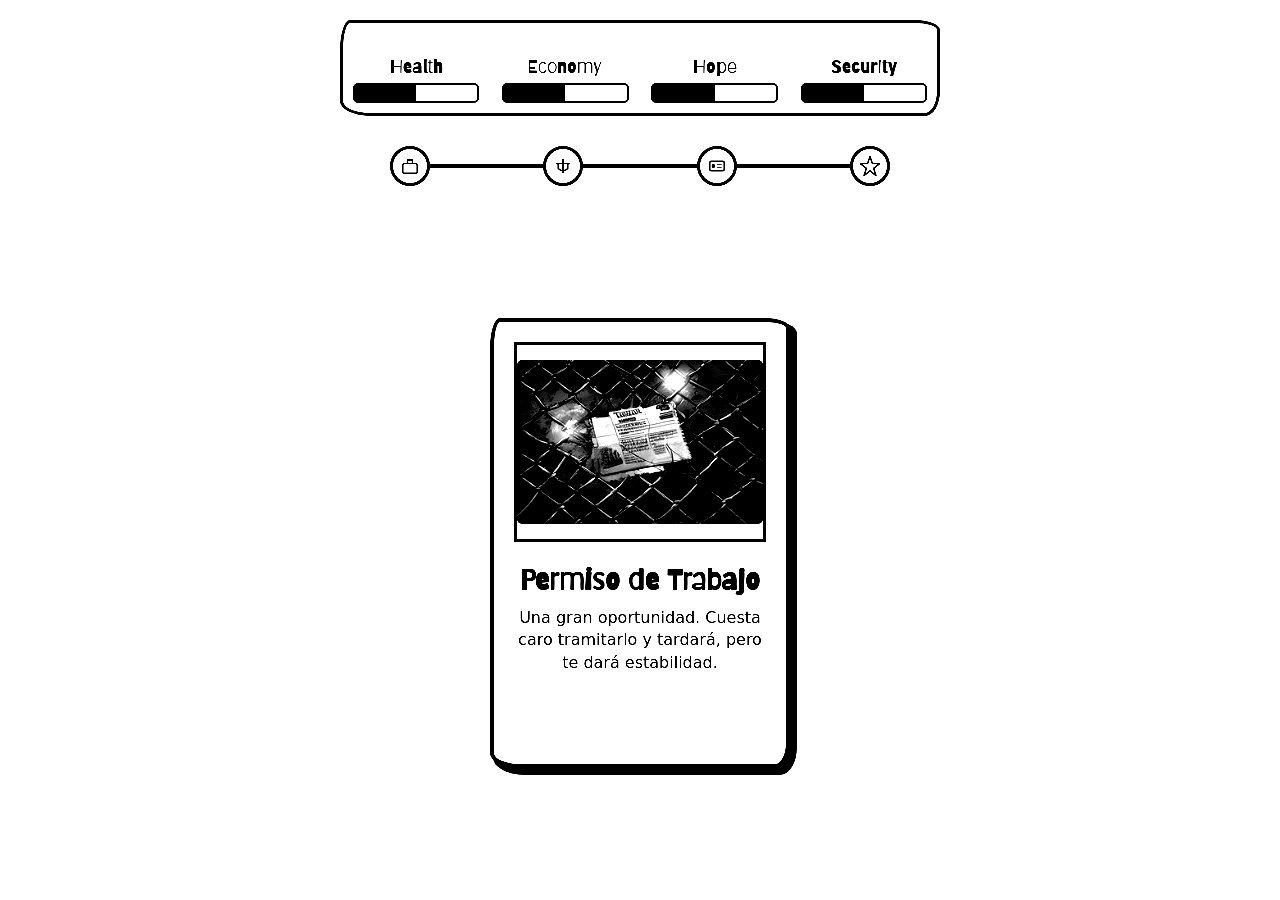
==== commit 5c7ab151: "Fix translations and milestone ordering Co-authored-by: Aldoval1 <200867709+Aldoval1@users.noreply.g" ====
--- a/game.html
+++ b/game.html
@@ -76,10 +76,6 @@
         </div>
     </div>
 
-
-    <!-- Years Counter -->
-    <div class="years-counter" id="years-counter">Año 0</div>
-
     <!-- Admin Console Overlay -->
     <div class="admin-overlay" id="admin-overlay" style="display: none;">
         <div class="admin-console">
@@ -102,12 +98,12 @@
     </div>
 
     <!-- GameOver Overlay -->
-    <div class="modal-oculto fullscreen-white" id="modal-gameover">
-        <div class="gameover-content" style="justify-content: flex-end; padding-bottom: 20%;">
-            <div style="display: flex; gap: 40px; margin-top: 60px;">
-                <div class="btn-circular" id="btn-restart">↻</div>
-                <div class="btn-circular" id="btn-exit">X</div>
-            </div>
+
+    <div class="modal-oculto" id="modal-gameover">
+        <div class="modal-contenido">
+            <h2 class="titulo-settings">El sistema te ha vencido.</h2>
+            <p style="text-align:center; font-family: system-ui;">Tus recursos han llegado a cero.</p>
+            <button class="selector-idioma btn-opcion" id="btn-restart" style="margin-top: 20px;">Intentar de Nuevo</button>
         </div>
     </div>
 
@@ -126,10 +122,5 @@
 
     <!-- Scripts -->
     <script src="game.js"></script>
-
-<div style="position: absolute; bottom: 10px; width: 100%; text-align: center; font-family: system-ui; font-size: 0.8rem; z-index: 100;">
-    <a href="https://docs.google.com/document/d/1dg4HtPyEC_0yAq4SSrJXJCqM3YiqBHovSBuBVrouo4c/edit?usp=sharing" target="_blank" style="color: black; text-decoration: underline;">AI Disclosure</a>
-</div>
-
 </body>
 </html>
--- a/game.css
+++ b/game.css
@@ -1,309 +1,320 @@
 body {
-    margin: 0;
-    overflow: hidden;
-    background-color: #fff;
-    font-family: system-ui, sans-serif;
+  margin: 0;
+  overflow: hidden;
+  background-color: #fff;
+  font-family: system-ui, sans-serif;
 }
 
 .game-container {
-    position: relative;
-    width: 100vw;
-    height: 100vh;
-    z-index: 5;
-    display: flex;
-    flex-direction: column;
-    align-items: center;
+  position: relative;
+  width: 100vw;
+  height: 100vh;
+  z-index: 5;
+  display: flex;
+  flex-direction: column;
+  align-items: center;
 }
 
 /* Status Bars */
 .status-container {
-    width: 90%;
-    max-width: 600px;
-    display: flex;
-    justify-content: space-between;
-    margin-top: 20px;
-    padding: 10px;
-    background: white;
-    border: 3px solid black;
-    border-radius: 10px 25px 15px 30px / 30px 10px 25px 15px; /* Hand-drawn */
+  width: 90%;
+  max-width: 600px;
+  display: flex;
+  justify-content: space-between;
+  margin-top: 20px;
+  padding: 10px;
+  background: white;
+  border: 3px solid black;
+  border-radius: 10px 25px 15px 30px / 30px 10px 25px 15px; /* Hand-drawn */
 }
 
 .status-col {
-    display: flex;
-    flex-direction: column;
-    align-items: center;
-    width: 22%;
+  display: flex;
+  flex-direction: column;
+  align-items: center;
+  width: 22%;
 }
 
 .status-label {
-    font-family: 'Barriecito', system-ui;
-    font-size: 1.2rem;
-    color: black;
+  font-family: "Barriecito", system-ui;
+  font-size: 1.2rem;
+  color: black;
 }
 
 .status-bar-bg {
-    width: 100%;
-    height: 20px;
-    border: 2px solid black;
-    background: white;
-    margin-top: 5px;
-    border-radius: 5px;
-    overflow: hidden;
+  width: 100%;
+  height: 20px;
+  border: 2px solid black;
+  background: white;
+  margin-top: 5px;
+  border-radius: 5px;
+  overflow: hidden;
 }
 
 .status-bar-fill {
-    height: 100%;
-    background: black;
-    transition: width 0.3s ease;
+  height: 100%;
+  background: black;
+  transition: width 0.3s ease;
 }
 
 /* Milestones */
 .milestones-container {
-    width: 80%;
-    max-width: 500px;
-    display: flex;
-    align-items: center;
-    justify-content: space-between;
-    margin-top: 30px;
+  width: 80%;
+  max-width: 500px;
+  display: flex;
+  align-items: center;
+  justify-content: space-between;
+  margin-top: 30px;
 }
 
 .milestone-icon {
-    width: 40px;
-    height: 40px;
-    border: 3px solid black;
-    border-radius: 50%;
-    background: white;
-    display: flex;
-    justify-content: center;
-    align-items: center;
-    font-size: 1.5rem;
-    z-index: 2;
-    transition: background-color 0.3s ease, color 0.3s ease;
+  width: 40px;
+  height: 40px;
+  border: 3px solid black;
+  border-radius: 50%;
+  background: white;
+  display: flex;
+  justify-content: center;
+  align-items: center;
+  font-size: 1.5rem;
+  z-index: 2;
+  transition:
+    background-color 0.3s ease,
+    color 0.3s ease;
 }
 
 .milestone-icon.achieved {
-    background: black;
-    color: white; /* Invert colors if text/emoji */
+  background: black;
+  color: white; /* Invert colors if text/emoji */
 }
 
 .milestone-line {
-    flex-grow: 1;
-    height: 4px;
-    background: black;
-    margin: 0 -5px;
-    z-index: 1;
+  flex-grow: 1;
+  height: 4px;
+  background: black;
+  margin: 0 -5px;
+  z-index: 1;
 }
 
 /* Card Area */
 .card-area {
-    position: relative;
-    flex-grow: 1;
-    width: 100%;
-    display: flex;
-    justify-content: center;
-    align-items: center;
-    overflow: hidden;
+  position: relative;
+  flex-grow: 1;
+  width: 100%;
+  display: flex;
+  justify-content: center;
+  align-items: center;
+  overflow: hidden;
 }
 
 .card {
-    width: 300px;
-    height: 450px;
-    background: white;
-    border: 4px solid black;
-    border-radius: 10px 25px 15px 30px / 30px 10px 25px 15px; /* Hand-drawn */
-    box-shadow: 5px 5px 0px 2px rgba(0,0,0,0.8);
-    display: flex;
-    flex-direction: column;
-    padding: 20px;
-    box-sizing: border-box;
-    cursor: grab;
-    z-index: 10;
-    transition: transform 0.1s, box-shadow 0.1s;
-    user-select: none;
-    touch-action: none;
+  width: 300px;
+  height: 450px;
+  background: white;
+  border: 4px solid black;
+  border-radius: 10px 25px 15px 30px / 30px 10px 25px 15px; /* Hand-drawn */
+  box-shadow: 5px 5px 0px 2px rgba(0, 0, 0, 0.8);
+  display: flex;
+  flex-direction: column;
+  padding: 20px;
+  box-sizing: border-box;
+  cursor: grab;
+  z-index: 10;
+  transition:
+    transform 0.1s,
+    box-shadow 0.1s;
+  user-select: none;
+  touch-action: none;
 }
 
 .card:active {
-    cursor: grabbing;
+  cursor: grabbing;
 }
 
 .card-image-container {
-    width: 100%;
-    height: 200px;
-    border: 3px solid black;
-    display: flex;
-    justify-content: center;
-    align-items: center;
-    margin-bottom: 20px;
+  width: 100%;
+  height: 200px;
+  border: 3px solid black;
+  display: flex;
+  justify-content: center;
+  align-items: center;
+  margin-bottom: 20px;
 }
 
 .card-image-container svg {
-    max-width: 100%;
-    max-height: 100%;
+  max-width: 100%;
+  max-height: 100%;
 }
 
 .card-text-container {
-    text-align: center;
+  text-align: center;
 }
 
 #card-title {
-    font-family: 'Barriecito', system-ui;
-    font-size: 1.8rem;
-    margin: 0 0 10px 0;
+  font-family: "Barriecito", system-ui;
+  font-size: 1.8rem;
+  margin: 0 0 10px 0;
 }
 
 #card-desc {
-    font-size: 1rem;
-    line-height: 1.4;
-    margin: 0;
+  font-size: 1rem;
+  line-height: 1.4;
+  margin: 0;
 }
 
 .swipe-indicator {
-    position: absolute;
-    top: 50%;
-    transform: translateY(-50%);
-    font-family: 'Barriecito', system-ui;
-    font-size: 2rem;
-    color: black;
-    opacity: 0;
-    pointer-events: none;
-    transition: opacity 0.2s;
-}
-
-.swipe-indicator.left { left: 10%; }
-.swipe-indicator.right { right: 10%; }
+  position: absolute;
+  top: 50%;
+  transform: translateY(-50%);
+  font-family: "Barriecito", system-ui;
+  font-size: 2rem;
+  color: black;
+  opacity: 0;
+  pointer-events: none;
+  transition: opacity 0.2s;
+}
+
+.swipe-indicator.left {
+  left: 10%;
+}
+.swipe-indicator.right {
+  right: 10%;
+}
 
 /* Admin Overlay */
 .admin-overlay {
-    position: fixed;
-    top: 0;
-    left: 0;
-    width: 100vw;
-    height: 200px;
-    background: rgba(0,0,0,0.9);
-    z-index: 100;
-    color: #0f0;
-    font-family: monospace;
-    display: flex;
-    flex-direction: column;
-    padding: 10px;
-    box-sizing: border-box;
+  position: fixed;
+  top: 0;
+  left: 0;
+  width: 100vw;
+  height: 200px;
+  background: rgba(0, 0, 0, 0.9);
+  z-index: 100;
+  color: #0f0;
+  font-family: monospace;
+  display: flex;
+  flex-direction: column;
+  padding: 10px;
+  box-sizing: border-box;
 }
 
 .admin-header {
-    border-bottom: 1px solid #0f0;
-    padding-bottom: 5px;
-    margin-bottom: 5px;
-    font-weight: bold;
+  border-bottom: 1px solid #0f0;
+  padding-bottom: 5px;
+  margin-bottom: 5px;
+  font-weight: bold;
 }
 
 .admin-log {
-    flex-grow: 1;
-    overflow-y: auto;
-    margin-bottom: 5px;
-    display: flex;
-    flex-direction: column;
-    gap: 4px;
+  flex-grow: 1;
+  overflow-y: auto;
+  margin-bottom: 5px;
+  display: flex;
+  flex-direction: column;
+  gap: 4px;
 }
 
 .admin-input {
-    background: transparent;
-    border: none;
-    color: #0f0;
-    font-family: monospace;
-    font-size: 1rem;
-    outline: none;
-    width: 100%;
-}
-
+  background: transparent;
+  border: none;
+  color: #0f0;
+  font-family: monospace;
+  font-size: 1rem;
+  outline: none;
+  width: 100%;
+}
 
 .pred-indicator {
-    font-size: 1.5rem;
-    font-weight: bold;
-    height: 20px;
-    opacity: 0;
-    transition: opacity 0.2s;
-    margin-bottom: 2px;
+  font-size: 1.5rem;
+  font-weight: bold;
+  height: 20px;
+  opacity: 0;
+  transition: opacity 0.2s;
+  margin-bottom: 2px;
 }
 
 .card-image-container img {
-    max-width: 100%;
-    max-height: 100%;
-    object-fit: cover;
-    border-radius: 5px;
+  max-width: 100%;
+  max-height: 100%;
+  object-fit: cover;
+  border-radius: 5px;
 }
 
 .floating-wrapper {
-    animation: floatAnim 4s infinite ease-in-out;
-}
-
+  animation: floatAnim 4s infinite ease-in-out;
+}
 
 @keyframes floatAnim {
-    0%, 100% { transform: translateY(0); }
-    50% { transform: translateY(-10px); }
+  0%,
+  100% {
+    transform: translateY(0);
+  }
+  50% {
+    transform: translateY(-10px);
+  }
 }
 
 /* Years Counter */
 .years-counter {
-    position: absolute;
-    bottom: 20px;
-    left: 50%;
-    transform: translateX(-50%);
-    font-family: 'Barriecito', system-ui;
-    font-size: 2rem;
-    color: black;
-    z-index: 20;
-    transition: all 1s ease-in-out;
-    text-align: center;
-    white-space: nowrap;
+  position: absolute;
+  bottom: 20px;
+  left: 50%;
+  transform: translateX(-50%);
+  font-family: "Barriecito", system-ui;
+  font-size: 2rem;
+  color: black;
+  z-index: 20;
+  transition: all 1s ease-in-out;
+  text-align: center;
+  white-space: nowrap;
 }
 
 .years-counter.center-screen {
-    bottom: 50%;
-    transform: translate(-50%, 50%);
-    font-size: 3rem;
+  bottom: 50%;
+  transform: translate(-50%, 50%);
+  font-size: 3rem;
 }
 
 /* Fullscreen White Modal for Game Over */
 .fullscreen-white {
-    background-color: white !important;
+  background-color: white !important;
 }
 
 .fullscreen-white .gameover-content {
-    display: flex;
-    flex-direction: column;
-    align-items: center;
-    justify-content: center;
-    width: 100%;
-    height: 100%;
-    padding: 20px;
-    box-sizing: border-box;
-    /* Hand drawn borders removed, just clean white filling the screen */
+  display: flex;
+  flex-direction: column;
+  align-items: center;
+  justify-content: center;
+  width: 100%;
+  height: 100%;
+  padding: 20px;
+  box-sizing: border-box;
+  /* Hand drawn borders removed, just clean white filling the screen */
 }
 
 .fullscreen-white h2 {
-    font-size: 4rem;
-    margin-bottom: 10px;
-    text-align: center;
+  font-size: 4rem;
+  margin-bottom: 10px;
+  text-align: center;
 }
 
 .btn-circular {
-    display: flex;
-    justify-content: center;
-    align-items: center;
-    width: 60px;
-    height: 60px;
-    font-family: 'Barriecito', system-ui;
-    font-size: 2.5rem;
-    font-weight: bold;
-    color: black;
-    border: 3px solid black;
-    border-radius: 50% 40% 60% 45% / 45% 60% 40% 50%; /* Hand drawn style */
-    background-color: white;
-    cursor: pointer;
-    transition: transform 0.2s ease;
+  display: flex;
+  justify-content: center;
+  align-items: center;
+  width: 60px;
+  height: 60px;
+  font-family: "Barriecito", system-ui;
+  font-size: 2.5rem;
+  font-weight: bold;
+  color: black;
+  border: 3px solid black;
+  border-radius: 50% 40% 60% 45% / 45% 60% 40% 50%; /* Hand drawn style */
+  background-color: white;
+  cursor: pointer;
+  transition: transform 0.2s ease;
 }
 
 .btn-circular:hover {
-    transform: scale(1.1);
-}
+  transform: scale(1.1);
+}
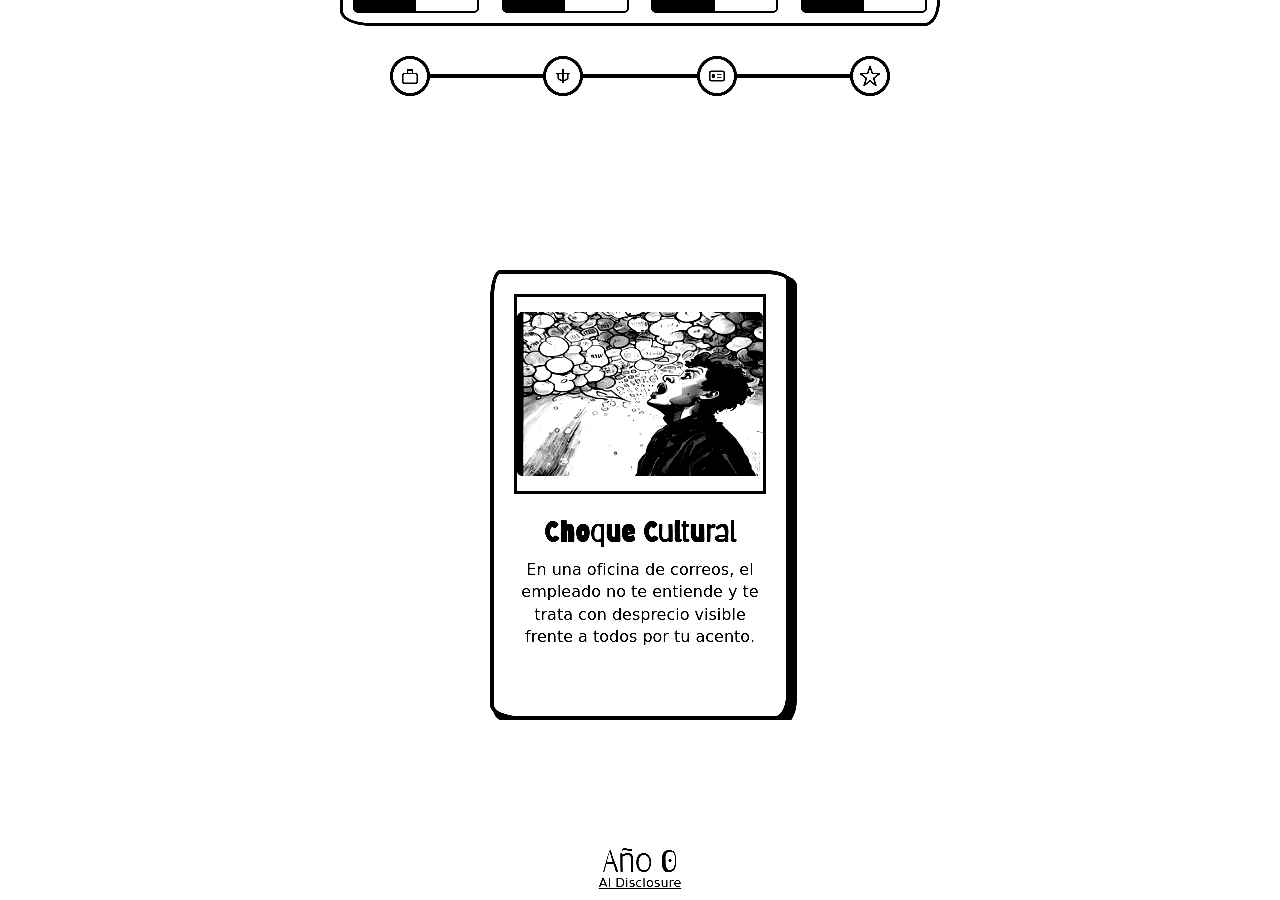
==== commit 42d449e8: "Merge branch 'main' into jules-13990631789176022890-0b3c9702" ====
--- a/game.html
+++ b/game.html
@@ -76,6 +76,10 @@
         </div>
     </div>
 
+
+    <!-- Years Counter -->
+    <div class="years-counter" id="years-counter">Año 0</div>
+
     <!-- Admin Console Overlay -->
     <div class="admin-overlay" id="admin-overlay" style="display: none;">
         <div class="admin-console">
@@ -98,12 +102,12 @@
     </div>
 
     <!-- GameOver Overlay -->
-
-    <div class="modal-oculto" id="modal-gameover">
-        <div class="modal-contenido">
-            <h2 class="titulo-settings">El sistema te ha vencido.</h2>
-            <p style="text-align:center; font-family: system-ui;">Tus recursos han llegado a cero.</p>
-            <button class="selector-idioma btn-opcion" id="btn-restart" style="margin-top: 20px;">Intentar de Nuevo</button>
+    <div class="modal-oculto fullscreen-white" id="modal-gameover">
+        <div class="gameover-content" style="justify-content: flex-end; padding-bottom: 20%;">
+            <div style="display: flex; gap: 40px; margin-top: 60px;">
+                <div class="btn-circular" id="btn-restart">↻</div>
+                <div class="btn-circular" id="btn-exit">X</div>
+            </div>
         </div>
     </div>
 
@@ -122,5 +126,10 @@
 
     <!-- Scripts -->
     <script src="game.js"></script>
+
+<div style="position: absolute; bottom: 10px; width: 100%; text-align: center; font-family: system-ui; font-size: 0.8rem; z-index: 100;">
+    <a href="https://docs.google.com/document/d/1dg4HtPyEC_0yAq4SSrJXJCqM3YiqBHovSBuBVrouo4c/edit?usp=sharing" target="_blank" style="color: black; text-decoration: underline;">AI Disclosure</a>
+</div>
+
 </body>
 </html>
--- a/game.css
+++ b/game.css
@@ -6,7 +6,10 @@
 }
 
 .game-container {
-  position: relative;
+  position: absolute;
+  bottom: 10%;
+  left: 50%;
+  transform: translateX(-50%);
   width: 100vw;
   height: 100vh;
   z-index: 5;
@@ -98,7 +101,10 @@
 
 /* Card Area */
 .card-area {
-  position: relative;
+  position: absolute;
+  bottom: 10%;
+  left: 50%;
+  transform: translateX(-50%);
   flex-grow: 1;
   width: 100%;
   display: flex;
